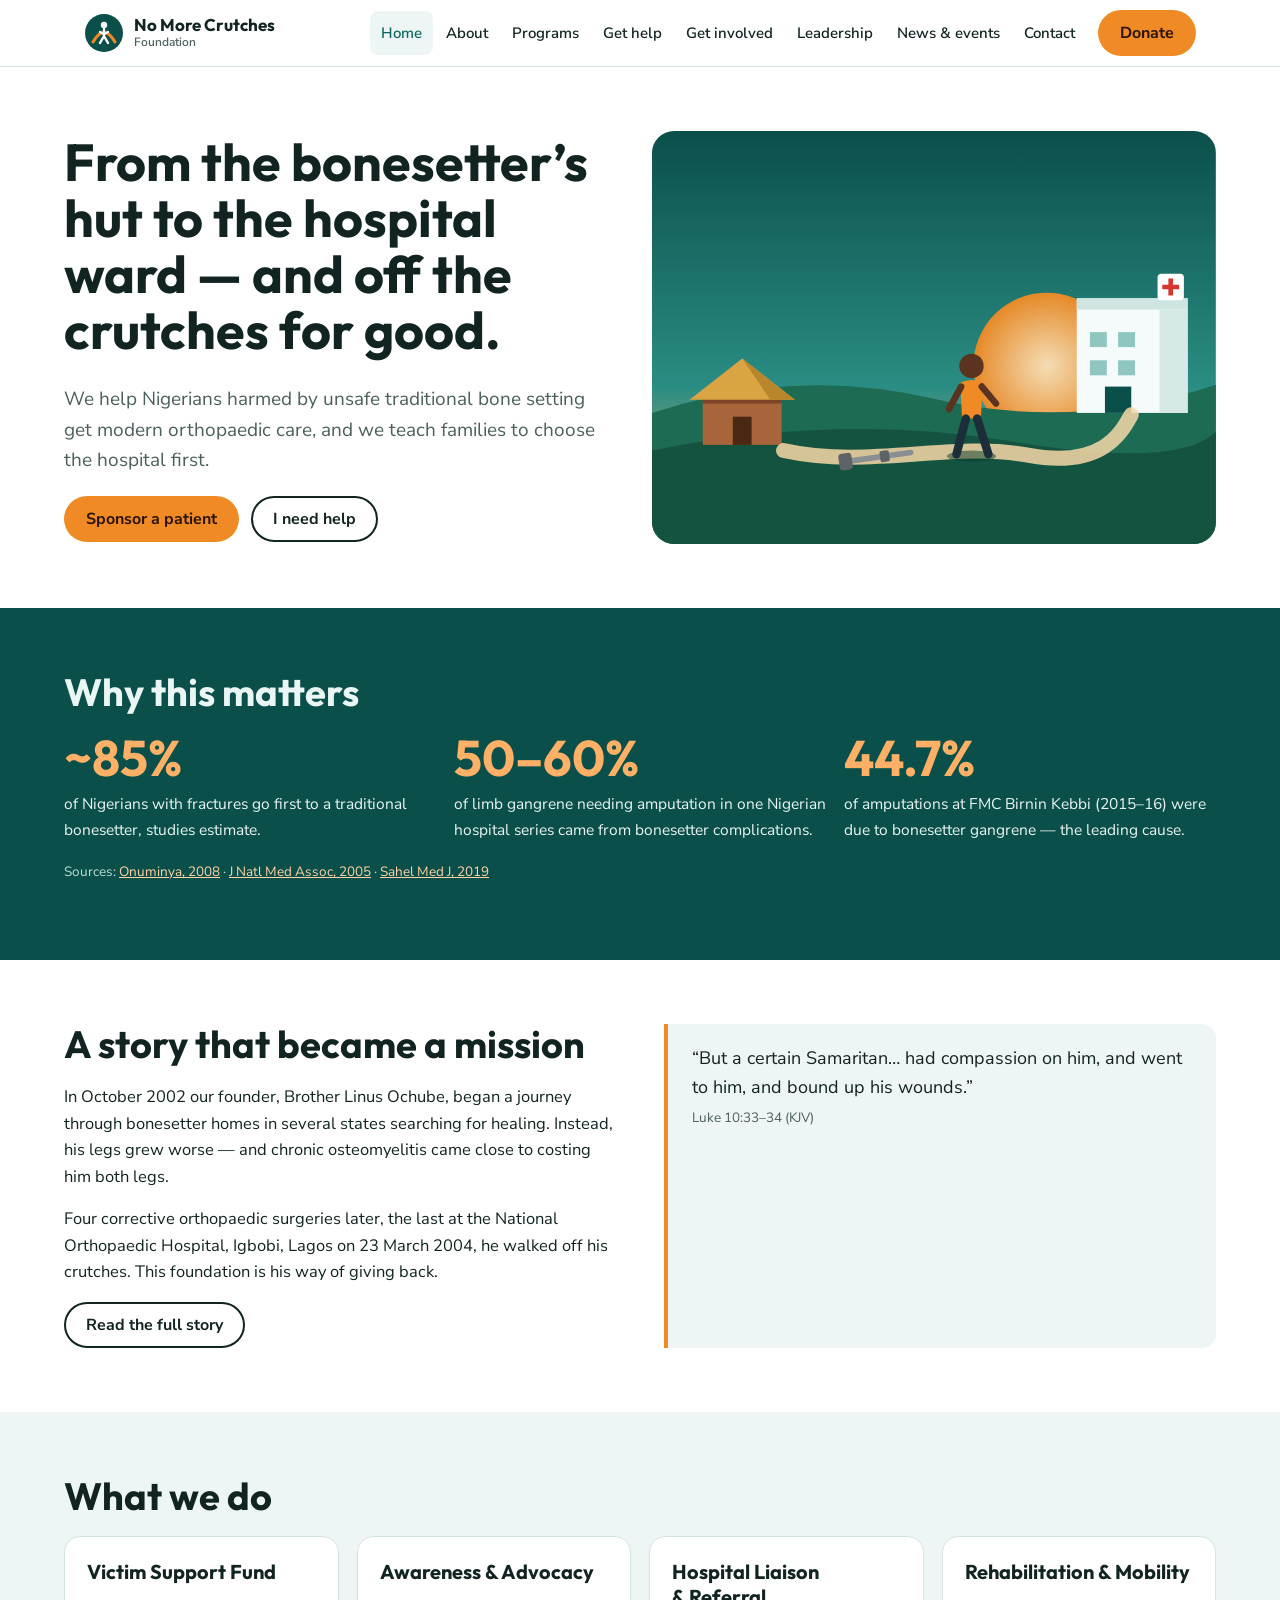
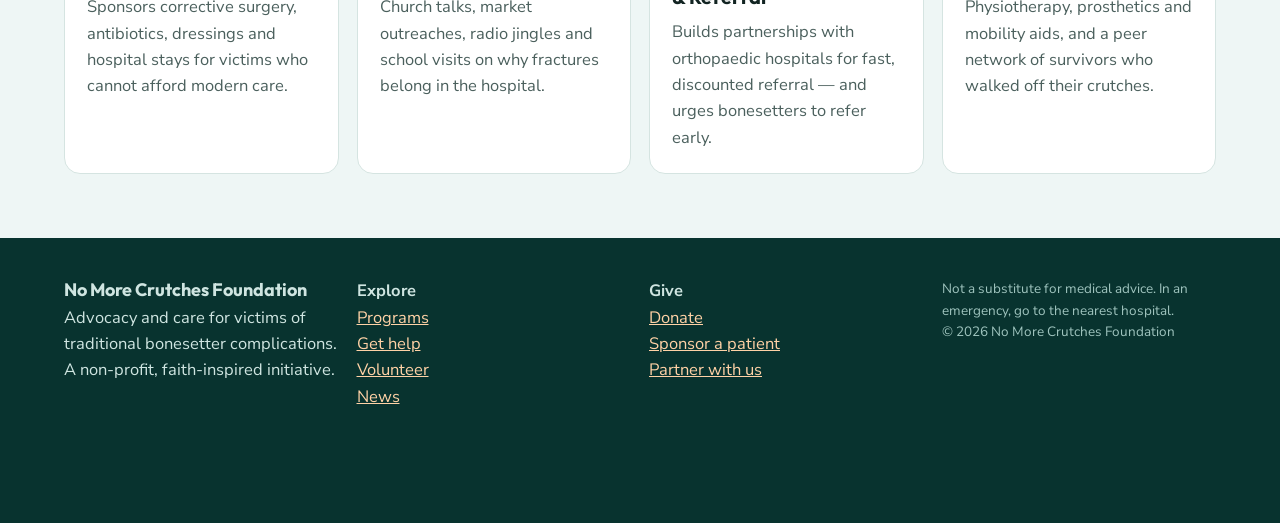
==== index.html @ 554ebeb2 "Add files via upload" ====
<!DOCTYPE html>
<html lang="en-NG">
<head>
<meta charset="utf-8">
<meta name="viewport" content="width=device-width, initial-scale=1">
<title>No More Crutches Foundation | NGO for bonesetter victims in Nigeria</title>
<meta name="description" content="Nigerian NGO helping victims of traditional bonesetter complications get modern orthopaedic care. Donate, sponsor a patient or volunteer.">
<link rel="canonical" href="https://www.nomorecrutches.org/">
<meta property="og:title" content="No More Crutches Foundation | NGO for bonesetter victims in Nigeria">
<meta property="og:description" content="Nigerian NGO helping victims of traditional bonesetter complications get modern orthopaedic care. Donate, sponsor a patient or volunteer.">
<meta property="og:type" content="website">
<meta property="og:site_name" content="No More Crutches Foundation">
<meta name="theme-color" content="#0b4f4a">
<script type="application/ld+json">{"@context":"https://schema.org","@type":"NGO","name":"No More Crutches Foundation","founder":{"@type":"Person","name":"Linus Ochube"},"areaServed":"Nigeria","description":"Advocacy and support for victims of traditional bonesetter complications; sponsorship of modern orthopaedic treatment.","slogan":"From the bonesetter's hut to the hospital ward"}</script>
<link rel="preconnect" href="https://fonts.googleapis.com"><link rel="preconnect" href="https://fonts.gstatic.com" crossorigin>
<link href="https://fonts.googleapis.com/css2?family=Outfit:wght@500;600;700&family=Nunito+Sans:wght@400;600;700&display=swap" rel="stylesheet">
<link rel="stylesheet" href="css/style.css">
</head>
<body>
<a class="skip" href="#main">Skip to content</a>
<header><div class="bar">
 <a class="logo" href="index.html" aria-label="No More Crutches Foundation home">
  <svg width="40" height="40" viewBox="0 0 40 40" aria-hidden="true"><circle cx="20" cy="20" r="19" fill="#0b4f4a"/><path d="M9 29 Q20 10 31 29" fill="none" stroke="#f08a24" stroke-width="3" stroke-linecap="round"/><circle cx="20" cy="12" r="3.2" fill="#fff"/><path d="M20 16v7l-4 7M20 23l4 7M16 19l4 2 4-2" stroke="#fff" stroke-width="2.4" fill="none" stroke-linecap="round"/></svg>
  <span>No More Crutches<small>Foundation</small></span></a>
 <nav id="nav" aria-label="Main"><ul>
  <li><a href="index.html" aria-current="page">Home</a></li><li><a href="about.html">About</a></li><li><a href="programs.html">Programs</a></li><li><a href="get-help.html">Get help</a></li><li><a href="get-involved.html">Get involved</a></li><li><a href="leadership.html">Leadership</a></li><li><a href="news.html">News &amp; events</a></li><li><a href="contact.html">Contact</a></li>
 </ul></nav>
 <a class="btn" href="donate.html">Donate</a>
 <button class="menu" id="menu" aria-expanded="false" aria-controls="nav" aria-label="Open menu">☰</button>
</div></header>
<main id="main">
 <div class="band"><div class="wrap hero">
  <div>
   <h1>From the bonesetter’s hut to the hospital ward — and off the crutches for good.</h1>
   <p class="lead">We help Nigerians harmed by unsafe traditional bone setting get modern orthopaedic care, and we teach families to choose the hospital first.</p>
   <div class="ctas"><a class="btn" href="donate.html">Sponsor a patient</a><a class="btn ghost" href="get-help.html">I need help</a></div>
  </div>
  <svg class="scene" viewBox="0 0 600 440" role="img" aria-label="Illustration: a person walks away from a village hut toward a hospital at sunrise, leaving a crutch on the path">
   <defs><linearGradient id="sky" x1="0" y1="0" x2="0" y2="1"><stop offset="0" stop-color="#0b4f4a"/><stop offset=".62" stop-color="#2a8d83"/><stop offset="1" stop-color="#f6b46b"/></linearGradient>
   <radialGradient id="sunG"><stop offset="0" stop-color="#ffe2b8"/><stop offset="1" stop-color="#f08a24"/></radialGradient></defs>
   <rect width="600" height="440" fill="url(#sky)"/>
   <circle cx="420" cy="250" r="78" fill="url(#sunG)" opacity=".95"/>
   <path d="M0 300 Q150 250 300 285 T600 270 V440 H0Z" fill="#1d6b52"/>
   <path d="M0 340 Q200 300 380 330 T600 320 V440 H0Z" fill="#14533f"/>
   <!-- hut -->
   <g transform="translate(46 248)"><rect x="8" y="34" width="84" height="52" fill="#a8643a"/><rect x="8" y="34" width="84" height="8" fill="#7d4528"/><path d="M-6 38 L50 -6 L106 38Z" fill="#d9a441"/><path d="M50 -6 L106 38 H80Z" fill="#b8862c"/><rect x="40" y="56" width="20" height="30" fill="#4a2814"/></g>
   <!-- hospital -->
   <g transform="translate(452 178)"><rect width="118" height="122" fill="#f4fbfa"/><rect x="0" width="118" height="12" fill="#cfe5e1"/><rect x="88" y="12" width="30" height="110" fill="#d7e9e6"/>
    <g fill="#8fc7c0"><rect x="14" y="36" width="18" height="16"/><rect x="44" y="36" width="18" height="16"/><rect x="14" y="66" width="18" height="16"/><rect x="44" y="66" width="18" height="16"/></g>
    <rect x="30" y="94" width="28" height="28" fill="#0b4f4a"/><rect x="86" y="-26" width="28" height="28" rx="4" fill="#fff"/><path d="M100 -21v18M91 -12h18" stroke="#d6362f" stroke-width="5"/></g>
   <!-- path -->
   <path d="M140 340 C230 360 320 330 400 345 S500 320 510 302" fill="none" stroke="#f6d9a8" stroke-width="16" stroke-linecap="round" opacity=".85"/>
   <!-- dropped crutch -->
   <g transform="translate(205 352) rotate(-8)"><rect x="0" y="-3" width="74" height="6" rx="3" fill="#8a8f93"/><rect x="-6" y="-9" width="14" height="18" rx="4" fill="#5d6366"/><rect x="38" y="-6" width="10" height="12" rx="2" fill="#5d6366"/></g>
   <!-- walker -->
   <g id="walker" transform="translate(340 250)"><ellipse cx="0" cy="96" rx="26" ry="6" fill="#0a3a2c" opacity=".5"/>
    <circle cx="0" cy="0" r="13" fill="#5a3420"/><path d="M-12 18 Q0 12 12 18 L10 56 H-10Z" fill="#f08a24"/>
    <path d="M-6 56 L-16 94M6 56 L18 94" stroke="#1b2e3a" stroke-width="9" stroke-linecap="round"/>
    <path d="M-11 22 L-24 46M11 22 L26 40" stroke="#5a3420" stroke-width="7" stroke-linecap="round"/></g>
  </svg>
 </div></div>

 <div class="band deep"><div class="wrap">
  <h2>Why this matters</h2>
  <div class="grid">
   <div class="stat"><b>~85%</b><span>of Nigerians with fractures go first to a traditional bonesetter, studies estimate.</span></div>
   <div class="stat"><b>50–60%</b><span>of limb gangrene needing amputation in one Nigerian hospital series came from bonesetter complications.</span></div>
   <div class="stat"><b>44.7%</b><span>of amputations at FMC Birnin Kebbi (2015–16) were due to bonesetter gangrene — the leading cause.</span></div>
  </div>
  <p class="note" style="color:#bfdcd7;margin-top:18px">Sources: <a href="https://pmc.ncbi.nlm.nih.gov/articles/PMC2584317">Onuminya, 2008</a> · <a href="https://pmc.ncbi.nlm.nih.gov/articles/PMC2569504">J Natl Med Assoc, 2005</a> · <a href="https://doaj.org/article/17f1672175844d89b814b885b28eb557">Sahel Med J, 2019</a></p>
 </div></div>

 <div class="band"><div class="wrap two">
  <div><h2>A story that became a mission</h2>
   <p>In October 2002 our founder, Brother Linus Ochube, began a journey through bonesetter homes in several states searching for healing. Instead, his legs grew worse — and chronic osteomyelitis came close to costing him both legs.</p>
   <p>Four corrective orthopaedic surgeries later, the last at the National Orthopaedic Hospital, Igbobi, Lagos on 23 March 2004, he walked off his crutches. This foundation is his way of giving back.</p>
   <a class="btn ghost" href="about.html">Read the full story</a></div>
  <blockquote>“But a certain Samaritan… had compassion on him, and went to him, and bound up his wounds.”<br><span class="note">Luke 10:33–34 (KJV)</span></blockquote>
 </div></div>

 <div class="band alt"><div class="wrap">
  <h2>What we do</h2>
  <div class="grid" id="progMini"></div>
 </div></div>
</main>
<footer><div class="grid">
 <div><b style="font:700 18px Outfit">No More Crutches Foundation</b><p>Advocacy and care for victims of traditional bonesetter complications. A non-profit, faith-inspired initiative.</p></div>
 <div><b>Explore</b><p><a href="programs.html">Programs</a><br><a href="get-help.html">Get help</a><br><a href="get-involved.html">Volunteer</a><br><a href="news.html">News</a></p></div>
 <div><b>Give</b><p><a href="donate.html">Donate</a><br><a href="donate.html">Sponsor a patient</a><br><a href="get-involved.html">Partner with us</a></p></div>
 <div><p class="note" style="color:#9fc4be">Not a substitute for medical advice. In an emergency, go to the nearest hospital.<br>© 2026 No More Crutches Foundation</p></div>
</div></footer>
<div class="mbar"><a class="btn ghost" href="get-help.html" style="color:var(--teal2)">Get help</a><a class="btn" href="donate.html">Donate</a></div>
<script src="js/main.js" defer></script>
</body>
</html>
---- css/style.css ----
/* VOICE: compassionate, hopeful, credible — a testimony turned into a mission
   IDEA: (multi-page) the road out of the bonesetter's village to the hospital, walked without crutches
   PICTURE: layered dawn scene — village hut left behind, figure walking free, hospital ahead, crutch dropped on the path
   COLOUR and TYPE: deep hospital teal fields, white, sunrise orange accent; Outfit headings, Nunito Sans body
   LAYOUT: sticky nav, hash-routed pages, single calm columns on phones, sticky Donate bar on mobile */
:root{color-scheme:light dark;--bg:light-dark(#ffffff,#0c1716);--alt:light-dark(#eef6f5,#12221f);--ink:light-dark(#122422,#e7f1ef);--mute:light-dark(#4b605d,#a9bdb9);--teal:#0b4f4a;--teal2:light-dark(#0e6b63,#2aa197);--sun:#f08a24;--sunInk:light-dark(#b35a07,#ffb067);--line:light-dark(#d5e4e1,#24403b);--card:light-dark(#fff,#132522)}
:root[data-theme=light]{color-scheme:light}:root[data-theme=dark]{color-scheme:dark}
*{box-sizing:border-box;min-width:0}
body{margin:0;background:var(--bg);color:var(--ink);font:16.5px/1.6 "Nunito Sans",system-ui,sans-serif;overflow-x:clip}
h1,h2,h3{font-family:Outfit,system-ui,sans-serif;line-height:1.08;text-wrap:balance;margin:0 0 .5em}
h1{font-size:clamp(34px,5.4vw,52px)}h2{font-size:clamp(28px,3.6vw,38px)}h3{font-size:20px;line-height:1.25}
p{margin:0 0 1em;max-width:68ch}a{color:var(--teal2)}
.skip{position:absolute;left:-999px}.skip:focus{left:12px;top:12px;z-index:99;background:#fff;padding:8px}
.wrap{max-width:1240px;margin:0 auto}
.band{padding:clamp(36px,5vw,72px) max(5vw,16px)}.alt{background:var(--alt)}.deep{background:var(--teal);color:#eaf6f4}.deep a{color:#ffd2a6}
html{scroll-padding-top:72px;scroll-behavior:smooth}
header{position:sticky;top:0;z-index:20;background:color-mix(in srgb,var(--bg) 92%,transparent);backdrop-filter:blur(8px);border-bottom:1px solid var(--line)}
.bar{display:flex;align-items:center;gap:12px;padding:10px max(5vw,16px);max-width:1240px;margin:0 auto}
.logo{display:flex;align-items:center;gap:10px;text-decoration:none;color:var(--ink);font:700 17px/1.1 Outfit,sans-serif;margin-right:auto}
.logo small{display:block;font:600 12px "Nunito Sans";color:var(--mute)}
nav ul{list-style:none;margin:0;padding:0;display:flex;gap:2px;flex-wrap:wrap}
nav a{display:block;padding:10px 11px;border-radius:8px;text-decoration:none;color:var(--ink);font-weight:600;font-size:15px}
nav a[aria-current]{background:var(--alt);color:var(--teal2)}
.btn{display:inline-flex;align-items:center;justify-content:center;min-height:46px;padding:0 20px;border-radius:999px;border:2px solid transparent;font:700 16px "Nunito Sans";text-decoration:none;cursor:pointer;background:var(--sun);color:#2a1300}
.btn.ghost{background:transparent;border-color:currentColor;color:inherit}
.btn:focus-visible,a:focus-visible,input:focus-visible,select:focus-visible,textarea:focus-visible,button:focus-visible{outline:3px solid var(--sun);outline-offset:2px}
.menu{display:none;background:none;border:1px solid var(--line);border-radius:10px;width:46px;height:46px;color:var(--ink);font-size:22px}
@media(max-width:960px){.menu{display:block}nav{position:absolute;left:0;right:0;top:100%;background:var(--bg);border-bottom:1px solid var(--line);display:none}nav.open{display:block}nav ul{flex-direction:column;padding:8px 16px 16px}nav a{padding:13px 12px;font-size:17px}.bar>.btn{display:none}}
.hero{display:grid;grid-template-columns:minmax(0,1fr) minmax(0,1.05fr);gap:clamp(20px,4vw,56px);align-items:center}
.hero .lead{font-size:19px;color:var(--mute)}
.scene{width:100%;height:auto;display:block;border-radius:22px}
.ctas{display:flex;flex-wrap:wrap;gap:12px;margin-top:20px}
.grid{display:grid;gap:18px;grid-template-columns:repeat(auto-fit,minmax(min(100%,250px),1fr))}
.card{background:var(--card);border:1px solid var(--line);border-radius:16px;padding:22px}
.card p{color:var(--mute);margin:0}
.stat b{display:block;font:700 clamp(36px,5vw,50px)/1 Outfit;color:#ffb067;margin-bottom:8px}
.stat span{font-size:15.5px}
.ph{aspect-ratio:4/3;border-radius:12px;background:linear-gradient(135deg,var(--teal2),var(--teal));display:grid;place-items:center;color:#d8efeb;font-size:14px;text-align:center;padding:12px;margin-bottom:14px}
.ph.v::before{content:"▶";display:block;font-size:30px}
.note{font-size:13.5px;color:var(--mute)}
blockquote{margin:0;padding:20px 24px;border-left:4px solid var(--sun);background:var(--alt);border-radius:0 14px 14px 0;font-size:18px}
.two{display:grid;grid-template-columns:minmax(0,1fr) minmax(0,1fr);gap:clamp(20px,4vw,48px)}
@media(max-width:780px){.hero,.two{grid-template-columns:minmax(0,1fr)}}
.tl{list-style:none;padding:0;margin:0;border-left:3px solid var(--line)}
.tl li{position:relative;padding:0 0 18px 22px}.tl li::before{content:"";position:absolute;left:-8px;top:6px;width:13px;height:13px;border-radius:50%;background:var(--sun)}
.tl b{font-family:Outfit;white-space:nowrap}
form{display:grid;gap:14px;max-width:640px}
label{font-weight:700;font-size:15px;display:grid;gap:6px}
input,select,textarea{font:16px "Nunito Sans";padding:12px 14px;border:1.5px solid var(--line);border-radius:10px;background:var(--card);color:var(--ink);min-height:46px;width:100%}
.row{display:grid;grid-template-columns:repeat(auto-fit,minmax(min(100%,220px),1fr));gap:14px}
.chips{display:flex;flex-wrap:wrap;gap:8px}
.chips button{min-height:46px;padding:0 18px;border-radius:999px;border:1.5px solid var(--line);background:var(--card);color:var(--ink);font:700 16px "Nunito Sans";cursor:pointer;white-space:nowrap}
.chips button[aria-pressed=true]{background:var(--teal);color:#fff;border-color:var(--teal)}
.impact{font-size:15px;color:var(--mute);min-height:1.6em}
.ok{display:none;padding:14px 16px;border-radius:12px;background:var(--alt);border:1.5px solid var(--teal2);font-weight:600}
.ok.show{display:block}
.ev{display:grid;grid-template-columns:76px minmax(0,1fr);gap:16px;padding:16px 0;border-bottom:1px solid var(--line)}
.date{background:var(--teal);color:#fff;border-radius:12px;text-align:center;padding:8px 4px;font:700 14px/1.2 Outfit}.date b{display:block;font-size:26px}
.tag{display:inline-block;font-size:13px;font-weight:700;color:var(--sunInk);margin-bottom:6px}
.avatar{width:84px;height:84px;border-radius:50%;background:var(--alt);border:2px solid var(--line);display:grid;place-items:center;font:700 26px Outfit;color:var(--teal2);margin-bottom:12px}

footer{background:#08332f;color:#cfe5e1;padding:40px max(5vw,16px) 96px}footer a{color:#ffd2a6}
footer .grid{max-width:1240px;margin:0 auto}
.mbar{display:none}
@media(max-width:960px){.mbar{display:flex;position:fixed;left:0;right:0;bottom:0;z-index:30;gap:10px;padding:10px 16px calc(10px + env(safe-area-inset-bottom));background:var(--bg);border-top:1px solid var(--line)}.mbar .btn{flex:1}}
@media(prefers-reduced-motion:no-preference){#walker{animation:walk 6s ease-in-out infinite alternate}@keyframes walk{from{transform:translateX(-14px)}to{transform:translateX(14px)}}}
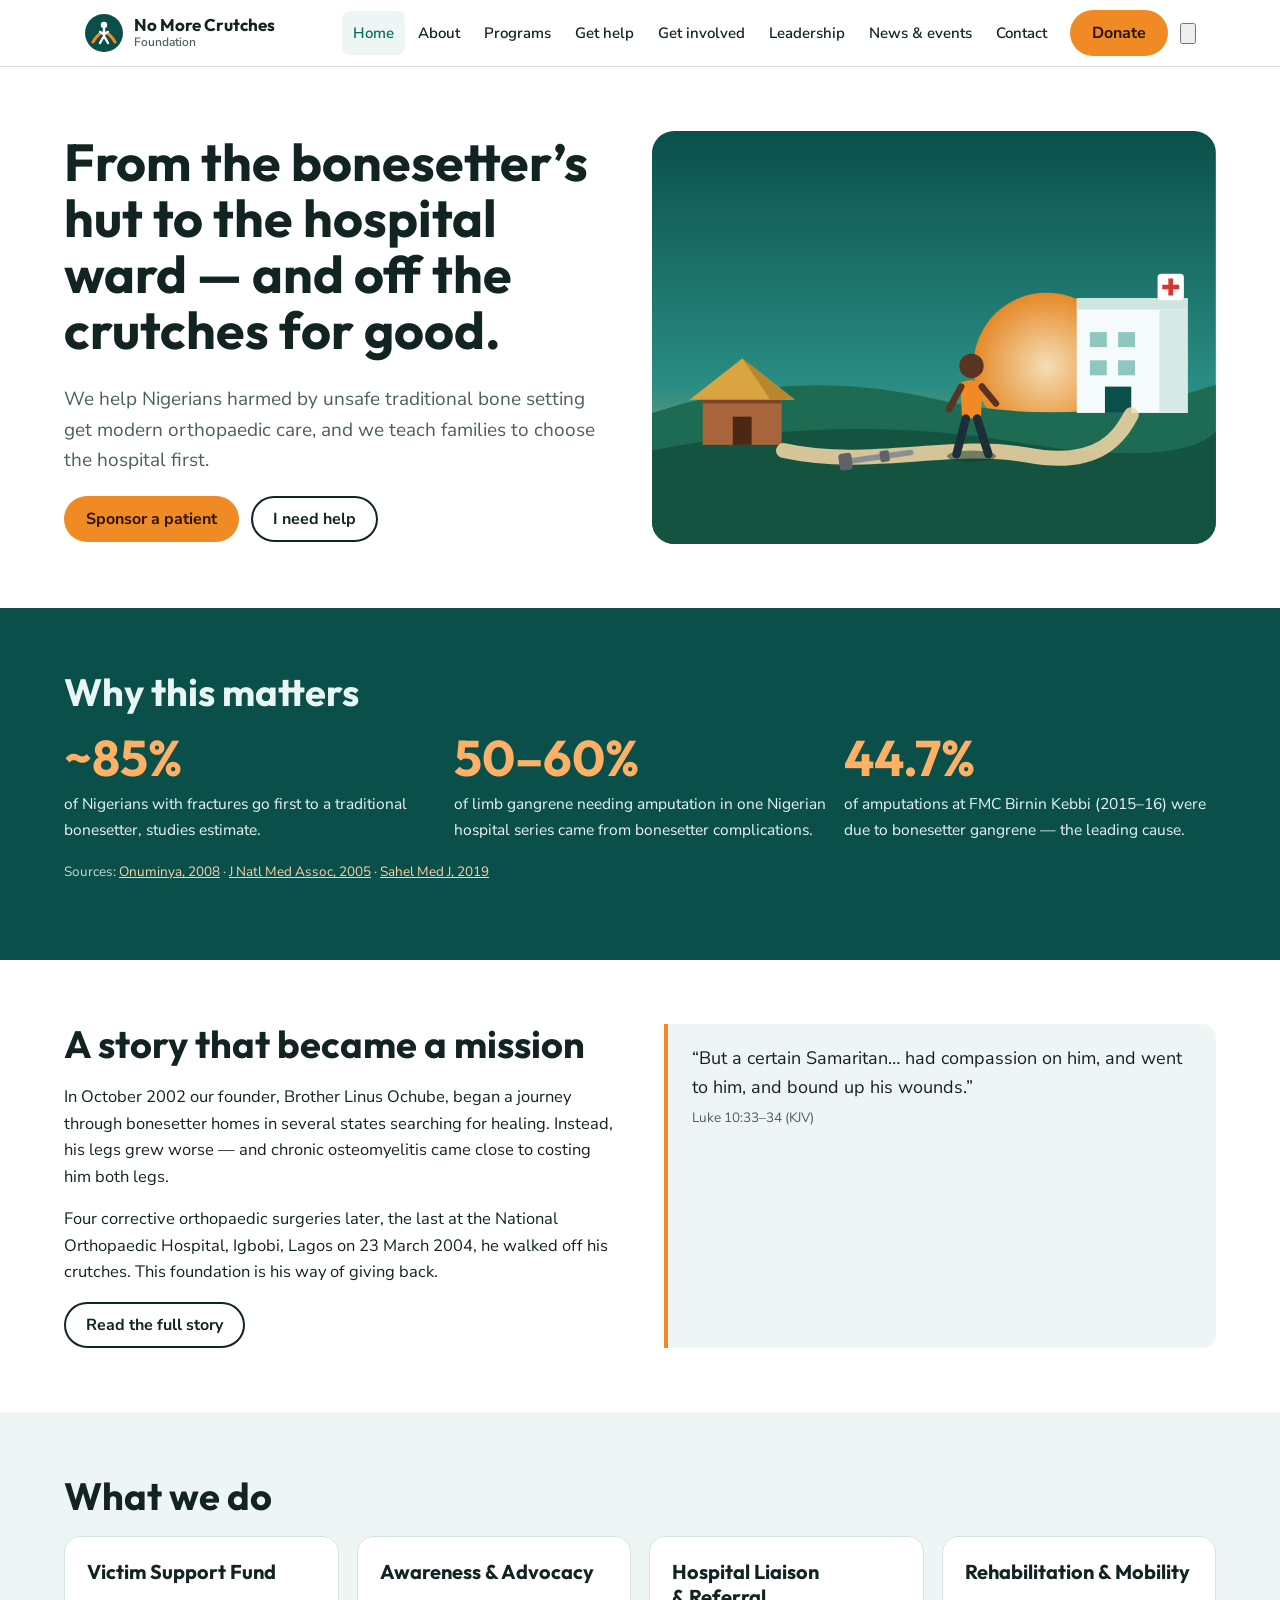
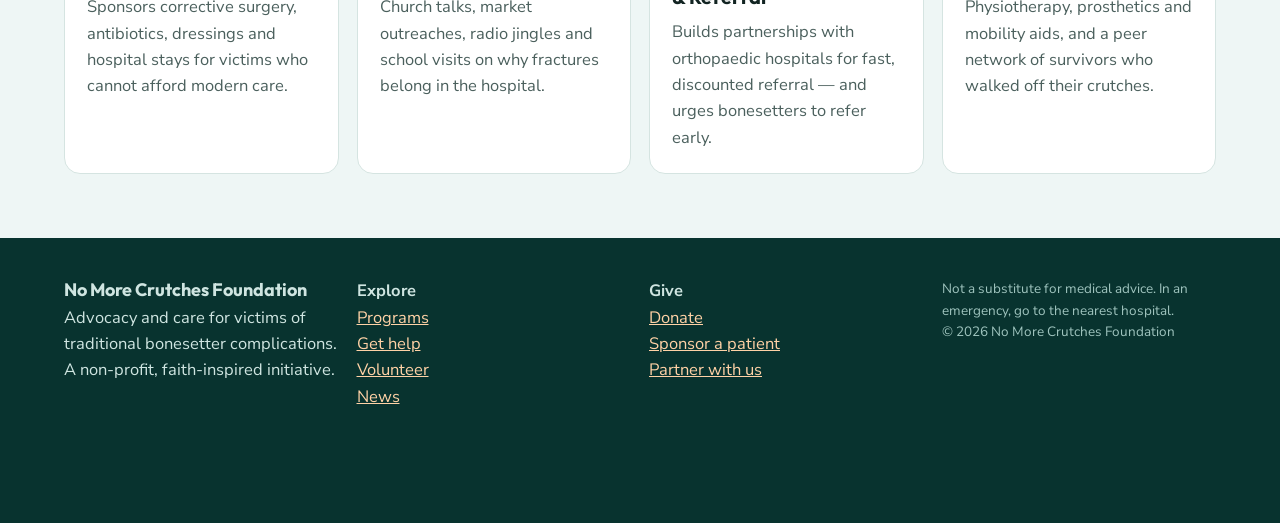
==== commit a90dec58: "Add files via upload" ====
--- a/index.html
+++ b/index.html
@@ -11,9 +11,11 @@
 <meta property="og:type" content="website">
 <meta property="og:site_name" content="No More Crutches Foundation">
 <meta name="theme-color" content="#0b4f4a">
+<meta name="color-scheme" content="light dark">
 <script type="application/ld+json">{"@context":"https://schema.org","@type":"NGO","name":"No More Crutches Foundation","founder":{"@type":"Person","name":"Linus Ochube"},"areaServed":"Nigeria","description":"Advocacy and support for victims of traditional bonesetter complications; sponsorship of modern orthopaedic treatment.","slogan":"From the bonesetter's hut to the hospital ward"}</script>
 <link rel="preconnect" href="https://fonts.googleapis.com"><link rel="preconnect" href="https://fonts.gstatic.com" crossorigin>
 <link href="https://fonts.googleapis.com/css2?family=Outfit:wght@500;600;700&family=Nunito+Sans:wght@400;600;700&display=swap" rel="stylesheet">
+<script>try{if(localStorage.getItem("nmcf-mode")==="dark")document.documentElement.dataset.mode="dark"}catch(e){}</script>
 <link rel="stylesheet" href="css/style.css">
 </head>
 <body>
@@ -26,6 +28,7 @@
   <li><a href="index.html" aria-current="page">Home</a></li><li><a href="about.html">About</a></li><li><a href="programs.html">Programs</a></li><li><a href="get-help.html">Get help</a></li><li><a href="get-involved.html">Get involved</a></li><li><a href="leadership.html">Leadership</a></li><li><a href="news.html">News &amp; events</a></li><li><a href="contact.html">Contact</a></li>
  </ul></nav>
  <a class="btn" href="donate.html">Donate</a>
+<button class="mode" id="mode" type="button" aria-label="Switch to dark mode" aria-pressed="false"><svg class="moon" viewBox="0 0 24 24" fill="none" stroke="currentColor" stroke-width="2" stroke-linecap="round"><path d="M21 12.8A9 9 0 1 1 11.2 3a7 7 0 0 0 9.8 9.8z"/></svg><svg class="sun" viewBox="0 0 24 24" fill="none" stroke="currentColor" stroke-width="2" stroke-linecap="round"><circle cx="12" cy="12" r="4"/><path d="M12 2v2M12 20v2M4.9 4.9l1.4 1.4M17.7 17.7l1.4 1.4M2 12h2M20 12h2M4.9 19.1l1.4-1.4M17.7 6.3l1.4-1.4"/></svg></button>
  <button class="menu" id="menu" aria-expanded="false" aria-controls="nav" aria-label="Open menu">☰</button>
 </div></header>
 <main id="main">
